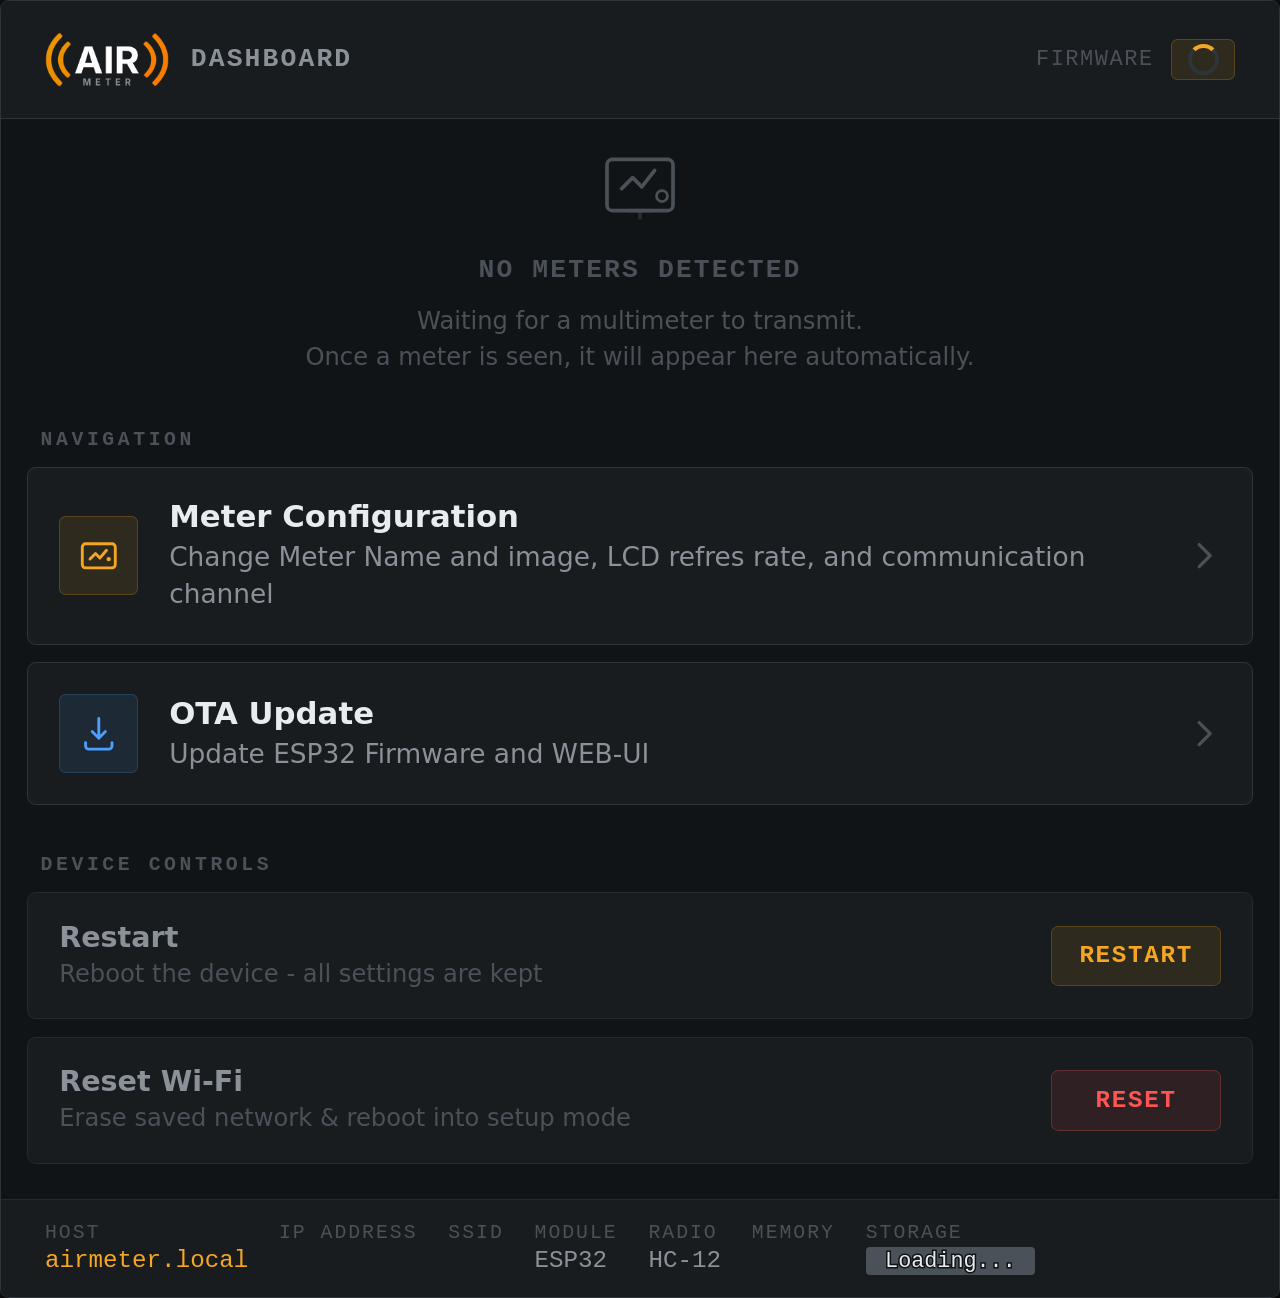
==== ESP32_C3_SuperMini/data/index.html @ df9e45fa "Meters in Power Conservation mode will not disappear from dashboard" ====
<!--
  Copyright (c) 2026 Alexander Fuchs
  Licensed under the MIT License.
-->
  
<!DOCTYPE html>
<html lang="en">

<head>
  <meta charset="UTF-8">
  <meta name="viewport" content="width=device-width, initial-scale=1.0">
  <title>AirMeter · Dashboard</title>
  <link rel="stylesheet" href="airmeter.css">
  <style>
    .card-header { justify-content: space-between; }


    /* ── NAV CARDS ── */
    .nav-section { padding: 0 1.2em; }

    .nav-card {
      display: flex;
      align-items: center;
      gap: 1.4em;
      padding: 1.4em;
      background: var(--panel-2);
      border: 1px solid var(--border-bright);
      border-radius: 0.4em;
      text-decoration: none;
      color: inherit;
      margin-bottom: 0.8em;
      transition: border-color 0.15s, background 0.15s;
      cursor: pointer;
      width: 100%;
      text-align: left;
    }

    .nav-card.meter:hover  { border-color: var(--accent); }
    .nav-card.update:hover { border-color: var(--blue); }
    .nav-card:active       { transform: scale(0.995); }

    .nav-icon {
      width: 3.6em;
      height: 3.6em;
      border-radius: 0.3em;
      display: flex;
      align-items: center;
      justify-content: center;
      flex-shrink: 0;
    }

    .nav-icon svg { width: 1.8em; height: 1.8em; }

    .nav-icon-accent { background: var(--accent-dim); border: 1px solid var(--accent-glow); color: var(--accent); }
    .nav-icon-blue   { background: var(--blue-dim);   border: 1px solid rgba(77,159,255,0.2); color: var(--blue); }

    .nav-text  { flex: 1; min-width: 0; }
    .nav-title { font-size: 1.4em; font-weight: 600; color: var(--text); margin-bottom: 0.15em; }
    .nav-desc  { font-size: 1.2em; color: var(--text-2); line-height: 1.4; }

    .nav-arrow {
      color: var(--text-3);
      transition: transform 0.15s, color 0.15s;
      flex-shrink: 0;
      width: 1.6em;
      height: 1.6em;
    }

    .nav-card.meter:hover .nav-arrow  { transform: translateX(0.2em); color: var(--accent); }
    .nav-card.update:hover .nav-arrow { transform: translateX(0.2em); color: var(--blue); }

    /* ── DEVICE CONTROLS ── */
    .controls-section { padding: 0 1.2em 0.8em; }

    .control-row {
      display: flex;
      align-items: center;
      justify-content: space-between;
      padding: 1.2em 1.4em;
      background: var(--panel-2);
      border: 1px solid var(--border);
      border-radius: 0.4em;
      gap: 1.2em;
      margin-bottom: 0.8em;
    }

    .control-row button {
      width: 7em;
    }

    .control-info  { flex: 1; min-width: 0; }
    .control-title { font-size: 1.3em; font-weight: 600; color: var(--text-2); margin-bottom: 0.15em; }
    .control-desc  { font-size: 1.1em; color: var(--text-3); line-height: 1.4; }


    /* ── RESET STEPS ── */
    .reset-steps { display: flex; flex-direction: column; }

    /* ── SIGNAL BARS (footer) ── */
    .signal-bars { display: inline-flex; align-items: flex-end; gap: 0.2em; vertical-align: -0.1em; }
    .signal-bars span { display: block; width: 0.35em; background: var(--text-3); border-radius: 0.1em; transition: background 0.2s; }
    .signal-bars span.lit       { background: var(--text); }
    .signal-bars span:nth-child(1) { height: 0.25em; }
    .signal-bars span:nth-child(2) { height: 0.5em; }
    .signal-bars span:nth-child(3) { height: 0.75em; }
    .signal-bars span:nth-child(4) { height: 1em; }

    /* ── STORAGE BAR (inline in footer) ── */
    .storage-wrapper { display: inline-flex; align-items: center; }

    .storage-text {
      position: relative;
      z-index: 2;
      font-size: 0.9em;
      font-weight: 400;
      color: var(--text);
      pointer-events: none;
      white-space: nowrap;
      -webkit-text-stroke: 3px var(--panel);
      paint-order: stroke fill;
    }

    .storage-bar-track {
      position: relative;
      display: flex;
      align-items: center;
      justify-content: center;
      width: 7em;
      height: 1.15em;
      background-color: var(--text-3);
      border-radius: 4px;
      overflow: hidden;
    }

    .storage-progress-fill {
      position: absolute;
      top: 0; left: 0;
      height: 100%;
      background-color: var(--accent);
      width: 0%;
      transition: width 0.3s ease-in-out;
      z-index: 1;
    }

    /* ── METER CARDS (active meters on dashboard) ── */
    .meter-card {
      display: flex;
      align-items: center;
      gap: 1.8em;
      padding: 1.4em;
      background: var(--panel-2);
      border: 1px solid var(--border-bright);
      border-radius: 0.4em;
      text-decoration: none;
      color: inherit;
      margin-bottom: 0.8em;
      transition: border-color 0.15s, background 0.15s;
      cursor: pointer;
      width: 100%;
      text-align: left;
    }

    .meter-card:hover            { border-color: var(--accent); }
    .meter-card:hover .nav-arrow { transform: translateX(0.2em); color: var(--accent); }
    .meter-card:active           { transform: scale(0.995); }

    .meter-card .meter-thumb          { width: 3.6em; height: 3.6em; }
    .meter-card .meter-thumb-fallback { font-size: 3em; }

    .channel-badge {
      font-family: var(--mono);
      font-size: 0.85em;
      font-weight: 600;
      letter-spacing: 0.08em;
      text-transform: uppercase;
      color: var(--text-3);
      background: rgba(74,81,88,0.35);
      border: 1px solid var(--border);
      border-radius: 0.2em;
      padding: 0.15em 0.5em;
      flex-shrink: 0;
    }
  </style>
</head>

<body>

  <main class="card">

    <!-- ── HEADER ── -->
    <div class="card-header">
      <div class="header-badge">
        <img src="airmeter.webp" alt="AirMeter Logo" class="header-logo">
        <span class="header-title">Dashboard</span>
      </div>
      <div class="header-right">
        <span class="header-tag">FIRMWARE</span>
        <span class="version-pill"><span id="firmware_version"><span class="spinner-inline warning"
              style="margin:0"></span></span></span>
      </div>
    </div>

    <!-- ── ACTIVE METERS ── -->
    <div class="section-label" id="meters-label" style="display:none">Active Meters</div>
    <div class="nav-section" id="meters-container"></div>

    <!-- ── EMPTY STATE ── -->
    <div id="meters-empty" class="empty-state">
      <svg viewBox="0 0 48 48" fill="none">
        <rect x="6" y="10" width="36" height="28" rx="3" stroke="currentColor" stroke-width="2"/>
        <path d="M14 26l6-6 5 5 7-9" stroke="currentColor" stroke-width="2" stroke-linecap="round" stroke-linejoin="round"/>
        <circle cx="36" cy="30" r="3" stroke="currentColor" stroke-width="1.5"/>
        <path d="M18 38h12" stroke="currentColor" stroke-width="2" stroke-linecap="round" opacity="0.4"/>
        <path d="M24 38v4" stroke="currentColor" stroke-width="2" stroke-linecap="round" opacity="0.4"/>
      </svg>
      <div class="empty-title">No meters detected</div>
      <div class="empty-desc">Waiting for a multimeter to transmit.<br />Once a meter is seen, it will appear here automatically.</div>
    </div>

    <!-- ── NAVIGATION ── -->
    <div class="section-label">Navigation</div>
    <div class="nav-section">

      <a href="/meterConfig" class="nav-card meter">
        <div class="nav-icon nav-icon-accent">
          <svg viewBox="0 0 18 18" fill="none">
            <rect x="1.5" y="3.5" width="15" height="11" rx="1.5" stroke="currentColor" stroke-width="1.3" />
            <path d="M5 10.5L7.5 8L9.5 10L12.5 6.5" stroke="currentColor" stroke-width="1.3" stroke-linecap="round"
              stroke-linejoin="round" />
            <circle cx="13.5" cy="10.5" r="1" fill="currentColor" />
          </svg>
        </div>
        <div class="nav-text">
          <div class="nav-title">Meter Configuration</div>
          <div class="nav-desc">Change Meter Name and image, LCD refres rate, and communication channel</div>
        </div>
        <svg class="nav-arrow" viewBox="0 0 16 16" fill="none">
          <path d="M6 3l5 5-5 5" stroke="currentColor" stroke-width="1.5" stroke-linecap="round"
            stroke-linejoin="round" />
        </svg>
      </a>

      <a href="/files" class="nav-card update">
        <div class="nav-icon nav-icon-blue">
          <svg viewBox="0 0 18 18" fill="none">
            <path d="M9 2v9M6 8l3 3 3-3" stroke="currentColor" stroke-width="1.3" stroke-linecap="round"
              stroke-linejoin="round" />
            <path d="M3 13v1.5A1.5 1.5 0 004.5 16h9A1.5 1.5 0 0015 14.5V13" stroke="currentColor" stroke-width="1.3"
              stroke-linecap="round" />
          </svg>
        </div>
        <div class="nav-text">
          <div class="nav-title">OTA Update</div>
          <div class="nav-desc">Update ESP32 Firmware and WEB-UI</div>
        </div>
        <svg class="nav-arrow" viewBox="0 0 16 16" fill="none">
          <path d="M6 3l5 5-5 5" stroke="currentColor" stroke-width="1.5" stroke-linecap="round"
            stroke-linejoin="round" />
        </svg>
      </a>

    </div>

    <!-- ── CONTROLS ── -->
    <div class="section-label">Device Controls</div>

    <div class="controls-section">

      <div class="control-row">
        <div class="control-info">
          <div class="control-title">Restart</div>
          <div class="control-desc">Reboot the device - all settings are kept</div>
        </div>
        <button class="btn btn-md btn-outline-warning" onclick="openRestartModal()">Restart</button>
      </div>

      <div class="control-row">
        <div class="control-info">
          <div class="control-title">Reset Wi-Fi</div>
          <div class="control-desc">Erase saved network &amp; reboot into setup mode</div>
        </div>
        <button class="btn btn-md btn-outline-danger" onclick="openResetModal()">Reset</button>
      </div>

    </div>

    <!-- ── FOOTER ── -->
    <div class="card-footer">
      <div class="footer-kv">
        <div class="footer-item">
          <span class="footer-key">Host</span>
          <span class="footer-val"><a href="http://airmeter.local/">airmeter.local</a></span>
        </div>
        <div class="footer-item">
          <span class="footer-key">IP Address</span>
          <span class="footer-val"><a id="ip_address" href=""></a></span>
        </div>
        <div class="footer-item">
          <span class="footer-key">SSID</span>
          <span class="footer-val"><span id="ssid"></span> <span id="wifi-bars" class="signal-bars"></span></span>
        </div>
        <div class="footer-item">
          <span class="footer-key">Module</span>
          <span class="footer-val">ESP32</span>
        </div>
        <div class="footer-item">
          <span class="footer-key">Radio</span>
          <span class="footer-val">HC-12</span>
        </div>
        <div class="footer-item">
          <span class="footer-key">Memory</span>
          <span class="footer-val"><span id="free_memory"></span></span>
        </div>

        <div class="footer-item">
          <span class="footer-key">Storage</span>
          <span class="footer-val storage-wrapper" title="Loading layout...">
            <span class="storage-bar-track">
              <span id="storage-progress" class="storage-progress-fill"></span>
              <span id="storage_text" class="storage-text">Loading...</span>
            </span>
          </span>
        </div>

      </div>
    </div>

  </main>

  <!-- ── RESET MODAL ── -->
  <div class="modal-overlay" id="modal-overlay">
    <div class="modal" id="modal-box">

      <!-- STEP 1: Confirm -->
      <div id="step-confirm">
        <div class="modal-header">
          <div class="modal-icon danger">
            <svg viewBox="0 0 14 14" fill="none">
              <path d="M7 2v5M7 10v.5" stroke="currentColor" stroke-width="1.5" stroke-linecap="round" />
              <circle cx="7" cy="7" r="6" stroke="currentColor" stroke-width="1.2" />
            </svg>
          </div>
          <span class="modal-title danger">Confirm Wi-Fi Reset</span>
        </div>
        <div class="modal-body">
          <p>This will <strong>erase the saved network credentials</strong> and reboot the device into setup mode. You will need to configure a new network connection.</p>
          <div class="modal-actions">
            <button class="btn-cancel" onclick="closeResetModal()">Cancel</button>
            <button class="btn-confirm danger" onclick="executeReset()">Reset</button>
          </div>
        </div>
      </div>

      <!-- STEP 2: Progress + Instructions -->
      <div id="step-resetting" class="hidden">
        <div class="modal-header">
          <div class="modal-icon danger">
            <span class="spinner-inline" style="margin:0"></span>
          </div>
          <span class="modal-title danger">Wiping Credentials...</span>
        </div>
        <div class="modal-body">
          <p>Device is rebooting. Follow these steps to reconnect:</p>
          <div class="reset-steps">
            <div class="step-row">
              <div class="step-num">1</div>
              <div class="step-text">Open Wi-Fi settings on your phone or computer.</div>
            </div>
            <div class="step-row">
              <div class="step-num">2</div>
              <div class="step-text">Connect to hotspot: <strong>AirMeter-Setup</strong></div>
            </div>
            <div class="step-row">
              <div class="step-num">3</div>
              <div class="step-text">Visit <a href="http://airmeter.local">airmeter.local</a> to run setup again.</div>
            </div>
          </div>
        </div>
      </div>

    </div>
  </div>

  <!-- ── RESTART MODAL ── -->
  <div class="modal-overlay" id="restart-modal-overlay">
    <div class="modal" id="restart-modal-box">

      <!-- STEP 1: Confirm -->
      <div id="restart-step-confirm">
        <div class="modal-header">
          <div class="modal-icon warning">
            <svg viewBox="0 0 14 14" fill="none">
              <path d="M11 7A4 4 0 1 1 7 3M7 1v3l2-1.5L7 1" stroke="currentColor" stroke-width="1.2" stroke-linecap="round" stroke-linejoin="round"/>
            </svg>
          </div>
          <span class="modal-title warning">Restart Device</span>
        </div>
        <div class="modal-body">
          <p>The device will restart. Your network credentials and settings are <strong>kept intact</strong>.</p>
          <div class="modal-actions">
            <button class="btn-cancel" onclick="closeRestartModal()">Cancel</button>
            <button class="btn-confirm warning" onclick="executeRestart()">Restart</button>
          </div>
        </div>
      </div>

      <!-- STEP 2: Restarting -->
      <div id="restart-step-restarting" class="hidden">
        <div class="modal-header">
          <div class="modal-icon warning">
            <span class="spinner-inline" style="margin:0"></span>
          </div>
          <span class="modal-title warning">Restarting...</span>
        </div>
        <div class="modal-body">
          <p>The device is restarting. Please wait...</p>
        </div>
      </div>

    </div>
  </div>

  <script>
    /* ── APP LOGIC ────────────────────────────────────────────────────── */
    const $ = id => document.getElementById(id);
    const HIDE_METERS_AFTER_SECONDS = 30;

    function openResetModal() {
      $('modal-overlay').classList.add('visible');
    }

    function closeResetModal() {
      $('modal-overlay').classList.remove('visible');
      setTimeout(() => {
        $('step-confirm').classList.remove('hidden');
        $('step-resetting').classList.add('hidden');
      }, 200);
    }

    function executeReset() {
      $('step-confirm').classList.add('hidden');
      $('step-resetting').classList.remove('hidden');
      fetch('/api/factory-reset', { method: 'POST' })
        .then(res => res.json())
        .catch(() => console.log('Device connection severed. System rebooting.'));
    }

    function openRestartModal() {
      document.getElementById('restart-step-confirm').classList.remove('hidden');
      document.getElementById('restart-step-restarting').classList.add('hidden');
      document.getElementById('restart-modal-overlay').classList.add('visible');
    }

    function closeRestartModal() {
      document.getElementById('restart-modal-overlay').classList.remove('visible');
    }

    async function executeRestart() {
      document.getElementById('restart-step-confirm').classList.add('hidden');
      document.getElementById('restart-step-restarting').classList.remove('hidden');

      try {
        await fetch('/api/restart', { method: 'POST' });
      } catch (_) {
        // Expected — device drops connection during restart
      }

      setTimeout(() => closeRestartModal(), 6000);
    }

    function getSignalBars(rssi) {
      if (rssi >= -55) return 4;
      if (rssi >= -67) return 3;
      if (rssi >= -78) return 2;
      return 1;
    }

    // Meter configs from settings (name and image)
    let meterConfigs = {};

    function dotClass(seen) {
      if (seen < 0)   return 'red';
      if (seen <= 5)  return 'green';
      if (seen <= 10) return 'yellow';
      return 'red';
    }

    function formatLastSeen(seconds) {
      if (seconds < 0) return 'Waiting...';
      if (seconds < 60) return `Last seen ${seconds}s ago`;
      
      const minutes = Math.floor(seconds / 60);
      if (minutes < 60) return `Last seen ${minutes}m ago`;
      
      const hours = Math.floor(minutes / 60);
      if (hours < 24) return `Last seen ${hours}h ago`;
      
      const days = Math.floor(hours / 24);
      return `Last seen ${days}d ago`;
    }

    function buildMeterCard(channel, seen, cfg) {
      const name  = cfg?.name  || 'UNKNOWN';
      const image = cfg?.image || null;
      const dot   = dotClass(seen);

      const imgHtml = image
        ? `<img src="${image}" alt="${name}" onload="this.classList.add('loaded')" onerror="this.style.display='none';this.nextElementSibling.style.display='flex'">`
        : '';
      const fallbackStyle = image ? 'display:none' : '';
      const initials = name.replace(/[^A-Z0-9]/gi, '').slice(0, 2).toUpperCase() || '??';

      return `
        <a href="/meter?channel=${channel}" class="meter-card">
          <div class="meter-thumb">
            ${imgHtml}
            <span class="meter-thumb-fallback" style="${fallbackStyle}">${initials}</span>
          </div>
          <div class="nav-text">
            <div class="nav-title">${name}</div>
            <div class="nav-desc" style="display:flex;align-items:center;gap:0.6em">
              <span class="status-dot ${dot}" style="width:0.65em;height:0.65em;flex-shrink:0"></span>
              <span>${formatLastSeen(seen)}</span>
            </div>
          </div>
          <span class="channel-badge">CH ${channel}</span>
          <svg class="nav-arrow" viewBox="0 0 16 16" fill="none">
            <path d="M6 3l5 5-5 5" stroke="currentColor" stroke-width="1.5" stroke-linecap="round" stroke-linejoin="round" />
          </svg>
        </a>`;
    }

    function updateMeterCards(meters) {
      const container = $('meters-container');
      const label     = $('meters-label');
      const empty     = $('meters-empty');

      // 1. Filter out inactive meters before doing anything else
      const activeMeters = (meters || []).filter(m => m.seen <= HIDE_METERS_AFTER_SECONDS || m.powerSave === 1);

      if (!activeMeters || activeMeters.length === 0) {
        label.style.display   = 'none';
        empty.style.display   = '';
        container.innerHTML   = '';
        return;
      }

      label.style.display = '';
      empty.style.display = 'none';

      // Build a set of current channels
      const incoming = new Set(activeMeters.map(m => m.channel));

      // Remove cards for channels no longer in the list
      container.querySelectorAll('[data-channel]').forEach(el => {
        if (!incoming.has(parseInt(el.dataset.channel))) el.remove();
      });

      // Update or insert each meter card
      activeMeters.forEach(({ channel, seen }) => {
        const cfg      = meterConfigs[channel] || {};
        const html     = buildMeterCard(channel, seen, cfg);
        const existing = container.querySelector(`[data-channel="${channel}"]`);

        if (existing) {
          // Patch just the dot and seen text without full re-render
          const dotEl = existing.querySelector('.status-dot');
          const seenEl = existing.querySelector('.nav-desc span:last-child');
          if (dotEl) {
            dotEl.className = `status-dot ${dotClass(seen)}`;
            dotEl.style.cssText = 'width:0.65em;height:0.65em;flex-shrink:0';
          }
          if (seenEl) {
            seenEl.textContent = formatLastSeen(seen);
          }
        } else {
          const wrapper = document.createElement('div');
          wrapper.dataset.channel = channel;
          wrapper.innerHTML = html;
          container.appendChild(wrapper);
        }
      });
    }

    function loadMeterConfigs() {
      return fetch('/api/settings')
        .then(r => r.json())
        .then(data => {
          meterConfigs = data.meters || {};
        })
        .catch(() => {});
    }

    function getSystemData() {
      fetch('/api/system', { method: 'GET' })
        .then(res => res.json())
        .then(data => {
          // Firmware version
          if ($('firmware_version').innerText !== `v${data.firmware}`) {
            $('firmware_version').innerText = `v${data.firmware}`;
          }
          // IP address
          if ($('ip_address').innerText !== data.ipAddress) {
            $('ip_address').innerText = data.ipAddress;
            $('ip_address').href = `http://${data.ipAddress}/`;
          }
          // SSID
          if ($('ssid').innerText !== data.ssid) {
            $('ssid').innerText = data.ssid;
          }

          // WiFi Signal Bars
          const bars = getSignalBars(data.rssi);
          const wifiContainer = $('wifi-bars');
          const currentLitCount = wifiContainer.querySelectorAll('.lit').length;
          if (currentLitCount !== bars || wifiContainer.children.length === 0) {
            wifiContainer.innerHTML = [1, 2, 3, 4]
              .map(n => `<span class="${n <= bars ? 'lit' : ''}"></span>`)
              .join('');
          }

          // Active meter cards
          updateMeterCards(data.meters || []);

          // Memory
          if (data.memory) {
            $('free_memory').innerText = `${Math.floor(parseInt(data.memory) / 1024)} KB`;
          } else {
            $('free_memory').innerText = 'Unavailable';
          }

          // Storage
          if (data.littlefs_total && data.littlefs_total > 0) {
            const total      = data.littlefs_total;
            const free       = data.littlefs_free;
            const used       = total - free;
            const usedPercent = ((used / total) * 100).toFixed(1);
            const formatBytes = b => b >= 1048576 ? (b/1048576).toFixed(1)+' MB'
                                   : b >= 1024    ? (b/1024).toFixed(0)+' KB'
                                   : b + ' B';
            $('storage_text').textContent           = `${formatBytes(free)} free`;
            $('storage-progress').style.width       = `${usedPercent}%`;
            document.querySelector('.storage-wrapper')
              .setAttribute('title', `${formatBytes(used)} / ${formatBytes(total)} (${usedPercent}% used)`);
          } else {
            $('storage_text').textContent     = 'Offline';
            $('storage-progress').style.width = '0%';
            document.querySelector('.storage-wrapper').setAttribute('title', 'LittleFS Unmounted');
          }
        })
        .catch(err => console.log('Could not read system data.', err))
        .finally(() => setTimeout(getSystemData, 1000));
    }

    // Load meter configs once, then start polling system data
    loadMeterConfigs().then(() => getSystemData());
  </script>

</body>

</html>
---- ESP32_C3_SuperMini/data/airmeter.css ----
/* ═══════════════════════════════════════════════════════════
   airmeter.css — AirMeter shared styles
   Linked by: index.html, files.html, meterConfig.html, setup.html
   ═══════════════════════════════════════════════════════════ */

/* ── CSS VARIABLES ── */
:root {
  --bg:          #0a0c0e;
  --panel:       #111416;
  --panel-2:     #181c1f;
  --border:      #252a2e;
  --border-bright:#2e3538;
  --accent:      #f5a623;
  --accent-dim:  rgba(245, 166, 35, 0.10);
  --accent-glow: rgba(245, 166, 35, 0.22);
  --green:       #3ddc84;
  --green-dim:   rgba(61, 220, 132, 0.10);
  --yellow:      #f1c40f;
  --red:         #ff5555;
  --red-dim:     rgba(255, 85, 85, 0.10);
  --blue:        #4d9fff;
  --blue-dim:    rgba(77, 159, 255, 0.10);
  --text:        #e8ecef;
  --text-2:      #8a9199;
  --text-3:      #4a5158;
  --mono: ui-monospace, SFMono-Regular, 'SF Pro Mono', Menlo, Monaco,
          Consolas, 'Liberation Mono', 'Courier New', monospace;
  --sans: system-ui, -apple-system, BlinkMacSystemFont, 'Segoe UI',
          Roboto, Helvetica, Arial, sans-serif;
}

/* ── RESET ── */
*, *::before, *::after {
  box-sizing: border-box;
  margin: 0;
  padding: 0;
}

/* ── BASE ── */
html {
  font-size: clamp(7px, 1.8vw, 22px);
}

body {
  font-family: var(--sans);
  background: var(--bg);
  color: var(--text);
  margin: 0;
  padding: 0;
  min-height: 100dvh;
  background-image:
    linear-gradient(rgba(245, 166, 35, 0.02) 1px, transparent 1px),
    linear-gradient(90deg, rgba(245, 166, 35, 0.02) 1px, transparent 1px);
  background-size: 3.2em 3.2em;
}

/* ── CARD ── */
.card {
  width: 100%;
  background: var(--panel);
  border: 1px solid var(--border-bright);
  border-radius: 0.4em;
  overflow: hidden;
}

.card-header {
  background: var(--panel-2);
  border-bottom: 1px solid var(--border-bright);
  padding: 1.4em 2em;
  display: flex;
  align-items: center;
}

.card-footer {
  background: var(--panel-2);
  border-top: 1px solid var(--border);
  padding: 1em 2em;
}

.card-footer a,
.card-footer a:visited,
.card-footer a:active {
  color: var(--accent);
  text-decoration: none;
}

.card-footer a:hover {
  text-decoration: underline;
}

/* ── FOOTER KEY-VALUE GRID ── */
.footer-kv {
  display: flex;
  flex-wrap: wrap;
  gap: 1em 1.4em;
}

.footer-item {
  display: flex;
  flex-direction: column;
  gap: 0.15em;
}

.footer-key {
  font-family: var(--mono);
  font-size: 0.9em;
  letter-spacing: 0.1em;
  text-transform: uppercase;
  color: var(--text-3);
}

.footer-val {
  font-family: var(--mono);
  font-size: 1.1em;
  color: var(--text-2);
}

/* ── SECTION LABEL ── */
.section-label {
  font-family: var(--mono);
  font-size: 0.9em;
  font-weight: 600;
  letter-spacing: 0.18em;
  text-transform: uppercase;
  color: var(--text-3);
  padding: 1.6em 2em 0.8em;
}

/* ── HEADER BADGE (header left side) ── */
.header-badge {
  display: flex;
  align-items: center;
  gap: 1em;
}

.header-title {
  font-family: var(--mono);
  font-size: 1.2em;
  font-weight: 600;
  color: var(--text-2);
  letter-spacing: 0.08em;
  text-transform: uppercase;
}

/* ── HEADER RIGHT GROUP ── */
.header-right {
  display: flex;
  align-items: center;
  gap: 0.8em;
}

.header-tag {
  font-family: var(--mono);
  font-size: 1em;
  letter-spacing: 0.07em;
  color: var(--text-3);
}

.version-pill {
  font-family: var(--mono);
  font-size: 1em;
  font-weight: 600;
  color: var(--accent);
  background: var(--accent-dim);
  border: 1px solid var(--accent-glow);
  border-radius: 0.3em;
  padding: 0.2em 0.7em;
  letter-spacing: 0.06em;
}

/* ── HOME BUTTON ── */
.home-btn {
  margin-left: auto;
  width: 2.8em;
  height: 2.8em;
  border-radius: 0.3em;
  background: none;
  border: 1px solid var(--border-bright);
  display: flex;
  align-items: center;
  justify-content: center;
  cursor: pointer;
  color: var(--text-3);
  text-decoration: none;
  transition: color 0.15s, border-color 0.15s, background 0.15s;
  flex-shrink: 0;
}

.home-btn:hover {
  color: var(--text);
  border-color: var(--text-2);
  background: var(--panel);
}

.home-btn svg {
  width: 1.4em;
  height: 1.4em;
}

/* ── STATUS DOT ── */
.status-dot {
  width: 0.8em;
  height: 0.8em;
  border-radius: 50%;
  background: var(--dot-color);
  box-shadow:
    0 0 4px var(--dot-color),
    0 0 12px var(--dot-color),
    0 0 20px var(--dot-color);
  animation: pulse-dot 2.5s ease-in-out infinite;
  flex-shrink: 0;
  transition: background 0.3s ease, box-shadow 0.3s ease;
}

.status-dot.green  { --dot-color: var(--green); }
.status-dot.yellow { --dot-color: var(--yellow); }
.status-dot.red    { --dot-color: var(--red); }

@keyframes pulse-dot {
  0%, 100% {
    transform: scale(1);
    box-shadow:
      0 0 4px var(--dot-color),
      0 0 12px var(--dot-color),
      0 0 24px var(--dot-color);
  }
  50% {
    transform: scale(0.92);
    box-shadow:
      0 0 2px var(--dot-color),
      0 0 6px var(--dot-color),
      0 0 10px var(--dot-color);
  }
}

/* ── EMPTY STATE ── */
.empty-state {
  display: flex;
  flex-direction: column;
  align-items: center;
  justify-content: center;
  padding: 1em 2em;
  text-align: center;
  gap: 0.8em;
}

.empty-state svg {
  width: 4em;
  height: 4em;
  color: var(--text-3);
  margin-bottom: 0.4em;
}

.empty-title {
  font-family: var(--mono);
  font-size: 1.2em;
  font-weight: 600;
  letter-spacing: 0.08em;
  text-transform: uppercase;
  color: var(--text-3);
}

.empty-desc {
  font-size: 1.1em;
  color: var(--text-3);
  line-height: 1.5;
  max-width: 28em;
}

/* ── METER THUMBNAIL ── */
.meter-thumb {
  display: flex;
  align-items: center;
  justify-content: center;
  flex-shrink: 0;
  position: relative;
}

.meter-thumb img {
  height: 5em;
  padding-left: 0.5em;
  object-fit: contain;
  opacity: 0;
  transition: opacity 0.3s ease;
}

.meter-thumb img.loaded {
  opacity: 1;
}

.meter-thumb-fallback {
  font-family: var(--mono);
  font-weight: 700;
  color: var(--accent);
  letter-spacing: -0.02em;
}

/* ── INLINE SPINNER ── */
.spinner-inline {
  display: inline-block;
  width: 1.4em;
  height: 1.4em;
  border: 0.2em solid var(--border-bright);
  border-radius: 50%;
  animation: spin 0.7s linear infinite;
  vertical-align: middle;
  margin-right: 0.6em;
}

.spinner-inline.danger  { border-top-color: var(--red); }
.spinner-inline.warning { border-top-color: var(--accent); }

/* ── TOAST ── */
.toast {
  position: fixed;
  bottom: 2em;
  left: 50%;
  transform: translateX(-50%) translateY(4em);
  background: var(--panel-2);
  border: 1px solid var(--border-bright);
  border-radius: 0.4em;
  padding: 0.9em 1.6em;
  font-family: var(--mono);
  font-size: 1.1em;
  color: var(--text-2);
  box-shadow: 0 0.8em 2.4em rgba(0, 0, 0, 0.5);
  opacity: 0;
  transition: transform 0.25s ease, opacity 0.25s ease;
  pointer-events: none;
  z-index: 200;
  white-space: nowrap;
}

.toast.visible {
  opacity: 1;
  transform: translateX(-50%) translateY(0);
}

.toast.success { border-color: rgba(61, 220, 132, 0.35); color: var(--green); }
.toast.fail    { border-color: rgba(255, 85, 85, 0.35);  color: var(--red); }

/* ═══════════════════════════════════════════════════════════
   BUTTON SYSTEM
   ─────────────────────────────────────────────────────────
   Base:    .btn
   Sizes:   .btn-sm  .btn-md  .btn-block
   Fills:   .btn-accent  .btn-danger  .btn-success
   Ghost:   .btn-ghost
   Outline: .btn-outline-danger  .btn-outline-warning
   Special: .btn-back  .btn-scan
   Icon:    .btn-icon  (+ .danger  .blue  variants)
   Modal:   .btn-cancel  .btn-confirm  (+ .danger  .warning)
   ═══════════════════════════════════════════════════════════ */

/* ── Base ── */
.btn {
  font-family: var(--mono);
  font-weight: 600;
  letter-spacing: 0.07em;
  text-transform: uppercase;
  border: none;
  border-radius: 0.3em;
  cursor: pointer;
  display: inline-flex;
  align-items: center;
  justify-content: center;
  gap: 0.5em;
  white-space: nowrap;
  text-decoration: none;
  transition: opacity 0.15s, box-shadow 0.15s, background 0.15s,
              border-color 0.15s, color 0.15s;
}

.btn:active:not(:disabled) { transform: scale(0.99); }
.btn:disabled              { opacity: 0.4; cursor: not-allowed; }

/* ── Sizes ── */
.btn-sm { font-size: 1em;   padding: 0.5em 1em; }
.btn-md { font-size: 1.1em; padding: 0.65em 1.6em; }

/* Full-width CTA (sans font, larger — used in setup wizard and upload) */
.btn-block {
  display: flex;
  width: 100%;
  padding: 1.3em;
  font-family: var(--sans);
  font-size: 1.4em;
  font-weight: 600;
  letter-spacing: 0.01em;
  text-transform: none;
  justify-content: center;
  text-align: center;
  text-decoration: none;
}

.btn-block svg { width: 1.4em; height: 1.4em; flex-shrink: 0; }

/* ── Color fills ── */
.btn-accent  { background: var(--accent); color: var(--bg); }
.btn-danger  { background: var(--red);   color: var(--bg); }
.btn-success { background: var(--green); color: var(--bg); }

.btn-accent:not(:disabled):hover  { opacity: 0.88; box-shadow: 0 0 2em var(--accent-glow); }
.btn-danger:not(:disabled):hover  { opacity: 0.88; }
.btn-success:not(:disabled):hover { opacity: 0.88; box-shadow: 0 0 2em rgba(61, 220, 132, 0.3); }

/* ── Ghost (panel bg + border, secondary actions) ── */
.btn-ghost {
  background: var(--panel-2);
  color: var(--text-2);
  border: 1px solid var(--border-bright);
}

.btn-ghost:not(:disabled):hover {
  background: var(--border);
  color: var(--text);
  border-color: var(--text-2);
}

/* ── Colored outlines (dim tinted bg, used in Device Controls) ── */
.btn-outline-danger  { color: var(--red);    background: var(--red-dim);    border: 1px solid rgba(255, 85, 85, 0.25);  }
.btn-outline-warning { color: var(--accent); background: var(--accent-dim); border: 1px solid var(--accent-glow);      }

.btn-outline-danger:not(:disabled):hover  { background: rgba(255, 85, 85, 0.18);  border-color: rgba(255, 85, 85, 0.45); }
.btn-outline-warning:not(:disabled):hover { background: var(--accent-glow);       border-color: var(--accent); }

/* ── Back / text-link button (navigation, no background) ── */
.btn-back {
  display: inline-flex;
  align-items: center;
  gap: 0.6em;
  font-family: var(--mono);
  font-size: 1.1em;
  font-weight: 500;
  letter-spacing: 0.08em;
  text-transform: uppercase;
  color: var(--text-2);
  background: none;
  border: none;
  cursor: pointer;
  padding: 0;
  transition: color 0.15s;
}

.btn-back:hover          { color: var(--accent); }
.btn-back svg            { width: 1.4em; height: 1.4em; transition: transform 0.15s; }
.btn-back:hover svg      { transform: translateX(-0.2em); }

/* ── Scan button (small accent outline, Wi-Fi network scan) ── */
.btn-scan {
  font-family: var(--mono);
  font-size: 1.1em;
  font-weight: 500;
  letter-spacing: 0.08em;
  text-transform: uppercase;
  color: var(--accent);
  background: var(--accent-dim);
  border: 1px solid rgba(245, 166, 35, 0.25);
  border-radius: 0.3em;
  padding: 0.5em 1em;
  cursor: pointer;
  white-space: nowrap;
  transition: background 0.15s, border-color 0.15s;
}

.btn-scan:not(:disabled):hover { background: rgba(245, 166, 35, 0.2); border-color: rgba(245, 166, 35, 0.45); }
.btn-scan:disabled             { color: var(--text-3); background: transparent; border-color: var(--border); cursor: not-allowed; }

/* ── ICON BUTTON (small square action buttons with color variants) ── */
.btn-icon {
  background: none;
  border: 1px solid var(--border);
  border-radius: 0.3em;
  color: var(--text-3);
  padding: 0.4em;
  cursor: pointer;
  display: inline-flex;
  align-items: center;
  justify-content: center;
  flex-shrink: 0;
  text-decoration: none;
  transition: color 0.15s, border-color 0.15s, background 0.15s;
}

.btn-icon svg { width: 1.25em; height: 1.25em; }

.btn-icon.danger:hover { color: var(--red);  border-color: rgba(255, 85, 85, 0.4);  background: var(--red-dim);  }
.btn-icon.blue:hover   { color: var(--blue); border-color: rgba(77, 159, 255, 0.4); background: var(--blue-dim); }

/* ── STEP ROW / BADGE / TEXT (shared between dashboard modal and setup wizard) ── */
.step-row {
  display: flex;
  gap: 1.2em;
  align-items: flex-start;
  padding: 0.8em 0;
  border-bottom: 1px solid var(--border);
}

.step-row:last-child { border-bottom: none; padding-bottom: 0; }

.step-num {
  font-family: var(--mono);
  font-size: 1em;
  font-weight: 600;
  color: var(--accent);
  background: var(--accent-dim);
  border: 1px solid rgba(245, 166, 35, 0.2);
  border-radius: 0.2em;
  width: 2em;
  height: 2em;
  display: flex;
  align-items: center;
  justify-content: center;
  flex-shrink: 0;
}

.step-text           { font-size: 1.3em; color: var(--text-2); line-height: 1.5; padding-top: 0.15em; }
.step-text strong    { color: var(--text); font-weight: 600; }
.step-text a         { color: var(--accent); text-decoration: none; font-family: var(--mono); font-size: 0.92em; }
.step-text a:hover   { text-decoration: underline; }

/* ── DIVIDER ── */
.divider {
  height: 1px;
  background: var(--border);
  margin: 0.6em 0;
}

/* ── UTILITY ── */
.hidden {
  display: none !important;
}

/* ── ANIMATIONS ── */
@keyframes spin {
  to { transform: rotate(360deg); }
}

/* ── HEADER LOGO ── */
.header-logo {
  height: 2.5em;
  width: auto;
  object-fit: contain;
  aspect-ratio: 180 / 80;
  animation: breathe 10s cubic-bezier(0.4, 0, 0.2, 1) infinite;
}

@keyframes breathe {
  0%, 100% { transform: scale(1); opacity: 1; }
  50%       { transform: scale(1.1); }
}

/* ── UNIFIED MODAL SYSTEM ── */

.modal-overlay {
  position: fixed;
  inset: 0;
  background: rgba(0, 0, 0, 0.7);
  backdrop-filter: blur(2px);
  display: flex;
  align-items: center;
  justify-content: center;
  padding: 2em;
  z-index: 300;
  opacity: 0;
  pointer-events: none;
  transition: opacity 0.18s ease;
}

.modal-overlay.visible {
  opacity: 1;
  pointer-events: all;
}

.modal {
  background: var(--panel);
  border: 1px solid var(--border-bright);
  border-radius: 0.4em;
  width: min(92vw, 34em);
  overflow: hidden;
  box-shadow: 0 2.4em 6.4em rgba(0, 0, 0, 0.7);
  display: flex;
  flex-direction: column;
  transform: scale(0.95) translateY(0.5em);
  transition: transform 0.18s ease;
}

.modal-overlay.visible .modal {
  transform: scale(1) translateY(0);
}

.modal-header {
  background: var(--panel-2);
  border-bottom: 1px solid var(--border-bright);
  padding: 1.4em 1.6em;
  display: flex;
  align-items: center;
  gap: 1em;
}

.modal-icon {
  width: 2.8em;
  height: 2.8em;
  border-radius: 0.3em;
  display: flex;
  align-items: center;
  justify-content: center;
  flex-shrink: 0;
  background: var(--panel-3, rgba(255,255,255,0.05));
  border: 1px solid var(--border-bright);
  color: var(--text);
}

.modal-icon.danger {
  background: var(--red-dim);
  border: 1px solid rgba(255, 85, 85, 0.25);
  color: var(--red);
}

.modal-icon.warning {
  background: var(--accent-dim);
  border: 1px solid var(--accent-glow);
  color: var(--accent);
}

.modal-icon svg {
  width: 1.4em;
  height: 1.4em;
}

.modal-title {
  font-family: var(--mono);
  font-size: 1.2em;
  font-weight: 600;
  letter-spacing: 0.08em;
  text-transform: uppercase;
  color: var(--text);
}

.modal-title.danger { color: var(--red); }
.modal-title.warning { color: var(--accent); }

.modal-body {
  padding: 1.8em 1.6em;
  font-size: 1.2em;
  color: var(--text-2);
  line-height: 1.6;
}

.modal-body p {
  margin-bottom: 1.6em;
  font-size: inherit;
  color: inherit;
}

.modal-body p:last-child {
  margin-bottom: 0;
}

.modal-filename {
  font-family: var(--mono);
  color: var(--text);
  background: var(--panel-2);
  border: 1px solid var(--border-bright);
  border-radius: 0.25em;
  padding: 0.15em 0.45em;
  font-size: 0.95em;
  word-break: break-all;
}

.modal-actions {
  display: flex;
  gap: 0.8em;
  margin-top: 1.6em;
}

.btn-cancel,
.btn-confirm {
  flex: 1;
  font-family: var(--mono);
  font-size: 1.1em;
  font-weight: 600;
  letter-spacing: 0.06em;
  text-transform: uppercase;
  padding: 0.9em 1.4em;
  border-radius: 0.3em;
  cursor: pointer;
  transition: all 0.15s ease;
  text-align: center;
}

.btn-cancel {
  color: var(--text-2);
  background: var(--panel-2);
  border: 1px solid var(--border-bright);
}

.btn-cancel:hover {
  color: var(--text);
  background: var(--border);
  border-color: var(--text-2);
}

.btn-confirm {
  border: none;
  color: #fff;
  background: var(--border-bright);
}

.btn-confirm.danger {
  color: var(--bg, #fff);
  background: var(--red);
}

.btn-confirm.warning {
  color: var(--bg, #fff);
  background: var(--accent);
}

.btn-confirm:hover {
  opacity: 0.88;
}
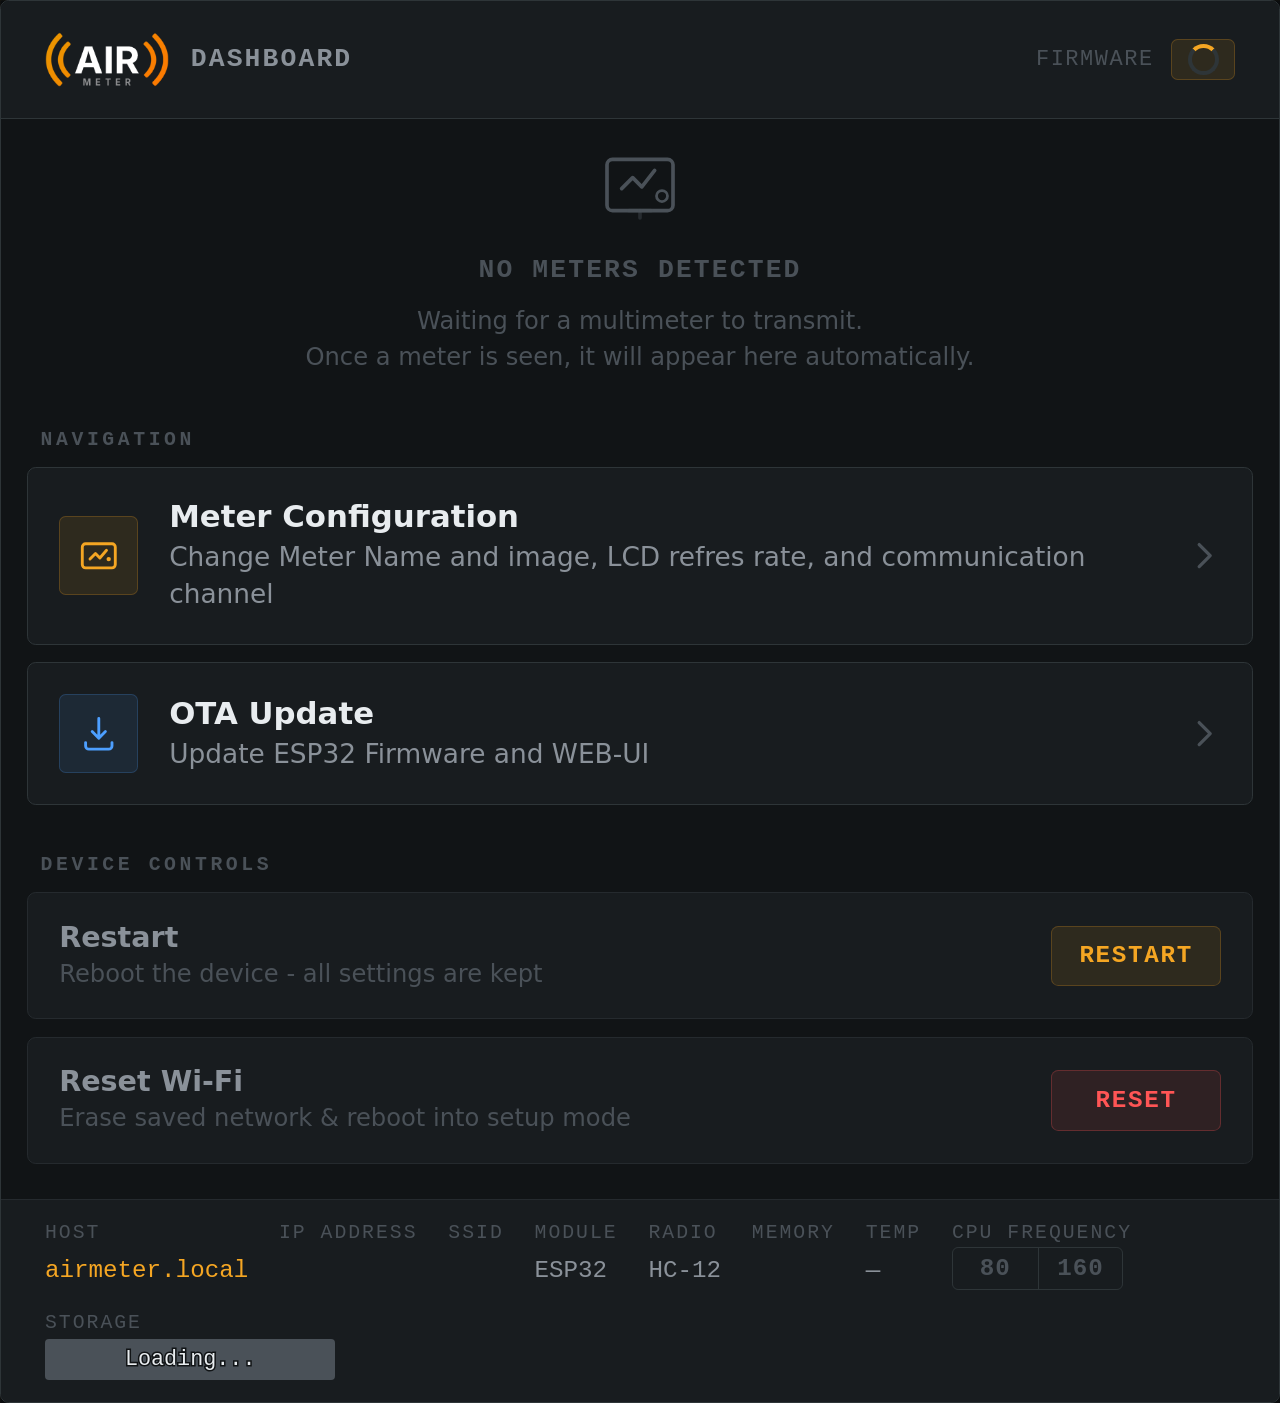
==== commit a84e7cb3: "Show ESP32 hardware details" ====
--- a/ESP32_C3_SuperMini/data/index.html
+++ b/ESP32_C3_SuperMini/data/index.html
@@ -10,6 +10,7 @@
   <meta charset="UTF-8">
   <meta name="viewport" content="width=device-width, initial-scale=1.0">
   <title>AirMeter · Dashboard</title>
+  <script src="airmeter.js"></script>
   <link rel="stylesheet" href="airmeter.css">
   <style>
     .card-header { justify-content: space-between; }
@@ -106,7 +107,7 @@
     .signal-bars span:nth-child(4) { height: 1em; }
 
     /* ── STORAGE BAR (inline in footer) ── */
-    .storage-wrapper { display: inline-flex; align-items: center; }
+    .storage-wrapper { display: inline-flex; align-items: center; padding-top: 0.05em }
 
     .storage-text {
       position: relative;
@@ -125,8 +126,8 @@
       display: flex;
       align-items: center;
       justify-content: center;
-      width: 7em;
-      height: 1.15em;
+      width: 12em;
+      height: 1.7em;
       background-color: var(--text-3);
       border-radius: 4px;
       overflow: hidden;
@@ -180,6 +181,54 @@
       padding: 0.15em 0.5em;
       flex-shrink: 0;
     }
+
+    /* ── FREQ TOGGLE ── */
+    .freq-toggle {
+      display: inline-flex;
+      align-items: center;
+      gap: 0;
+      border: 1px solid var(--border-bright);
+      border-radius: 0.25em;
+      overflow: hidden;
+    }
+
+    .freq-btn {
+      width: 3.5em;
+      font-family: var(--mono);
+      font-size: 1em;
+      font-weight: 600;
+      letter-spacing: 0.04em;
+      padding: 0.15em 0.55em;
+      background: none;
+      border: none;
+      cursor: pointer;
+      color: var(--text-3);
+      transition: color 0.15s, background 0.15s;
+      line-height: 1.4;
+    }
+
+    .freq-btn + .freq-btn {
+      border-left: 1px solid var(--border-bright);
+    }
+
+    .freq-btn.active {
+      color: var(--accent);
+      background: var(--accent-dim);
+    }
+
+    .freq-btn.pending {
+      color: var(--yellow);
+      cursor: wait;
+    }
+
+    .freq-btn:not(.active):not(.pending):hover {
+      color: var(--text-2);
+      background: rgba(255,255,255,0.04);
+    }
+
+    .footer-val.cpu-val {
+      padding-top: 0;
+    }
   </style>
 </head>
 
@@ -301,7 +350,7 @@
         </div>
         <div class="footer-item">
           <span class="footer-key">Module</span>
-          <span class="footer-val">ESP32</span>
+          <span class="footer-val"><span id="esp_model">ESP32</span></span>
         </div>
         <div class="footer-item">
           <span class="footer-key">Radio</span>
@@ -311,7 +360,19 @@
           <span class="footer-key">Memory</span>
           <span class="footer-val"><span id="free_memory"></span></span>
         </div>
-
+        <div class="footer-item">
+          <span class="footer-key">Temp</span>
+          <span class="footer-val"><span id="esp_temp">—</span></span>
+        </div>
+        <div class="footer-item">
+          <span class="footer-key">CPU Frequency</span>
+          <span class="footer-val cpu-val">
+            <span class="freq-toggle" id="freq-toggle">
+              <button class="freq-btn" id="freq-80"  onclick="setFreq(80)"  title="Switch to 80 MHz">80</button>
+              <button class="freq-btn" id="freq-160" onclick="setFreq(160)" title="Switch to 160 MHz">160</button>
+            </span>
+          </span>
+        </div>
         <div class="footer-item">
           <span class="footer-key">Storage</span>
           <span class="footer-val storage-wrapper" title="Loading layout...">
@@ -422,8 +483,66 @@
 
   <script>
     /* ── APP LOGIC ────────────────────────────────────────────────────── */
-    const $ = id => document.getElementById(id);
     const HIDE_METERS_AFTER_SECONDS = 30;
+
+    // ── Frequency toggle state ──────────────────────────────────────────
+    // confirmedFreq: what the ESP32 last told us (from api/system).
+    // pendingFreq:   what we requested but haven't yet seen confirmed.
+    // null = not yet known.
+    let confirmedFreq = null;
+    let pendingFreq   = null;
+
+    function updateFreqToggle(liveFreq) {
+      // If this matches our pending request, clear pending state.
+      if (pendingFreq !== null && liveFreq === pendingFreq) {
+        pendingFreq = null;
+      }
+      confirmedFreq = liveFreq;
+
+      const b80  = $('freq-80');
+      const b160 = $('freq-160');
+
+      // Clear all state classes first
+      b80.classList.remove('active', 'pending');
+      b160.classList.remove('active', 'pending');
+
+      if (pendingFreq !== null) {
+        // We sent a request and haven't seen it confirmed yet — show pending
+        // on the button we're waiting for, active on the current confirmed one.
+        const pendingBtn    = pendingFreq === 80  ? b80  : b160;
+        const confirmedBtn  = pendingFreq === 80  ? b160 : b80;
+        confirmedBtn.classList.add('active');
+        pendingBtn.classList.add('pending');
+      } else {
+        // Steady state — just highlight the confirmed freq.
+        const activeBtn = liveFreq === 80 ? b80 : b160;
+        activeBtn.classList.add('active');
+      }
+    }
+
+    async function setFreq(mhz) {
+      // Ignore clicks while a change is already in flight, or clicking
+      // the already-confirmed value with nothing pending.
+      if (pendingFreq !== null) return;
+      if (mhz === confirmedFreq) return;
+
+      pendingFreq = mhz;
+      updateFreqToggle(confirmedFreq); // immediately show pending state in UI
+
+      try {
+        await fetch('/api/system/freq', {
+          method: 'POST',
+          headers: { 'Content-Type': 'application/json' },
+          body: JSON.stringify({ freq: mhz })
+        });
+        // Don't update confirmedFreq here — wait for the next api/system poll
+        // to confirm the change actually took effect on the device.
+      } catch (_) {
+        // Network error or device unreachable — revert pending state.
+        pendingFreq = null;
+        updateFreqToggle(confirmedFreq);
+      }
+    }
 
     function openResetModal() {
       $('modal-overlay').classList.add('visible');
@@ -446,18 +565,18 @@
     }
 
     function openRestartModal() {
-      document.getElementById('restart-step-confirm').classList.remove('hidden');
-      document.getElementById('restart-step-restarting').classList.add('hidden');
-      document.getElementById('restart-modal-overlay').classList.add('visible');
+      $('restart-step-confirm').classList.remove('hidden');
+      $('restart-step-restarting').classList.add('hidden');
+      $('restart-modal-overlay').classList.add('visible');
     }
 
     function closeRestartModal() {
-      document.getElementById('restart-modal-overlay').classList.remove('visible');
+      $('restart-modal-overlay').classList.remove('visible');
     }
 
     async function executeRestart() {
-      document.getElementById('restart-step-confirm').classList.add('hidden');
-      document.getElementById('restart-step-restarting').classList.remove('hidden');
+      $('restart-step-confirm').classList.add('hidden');
+      $('restart-step-restarting').classList.remove('hidden');
 
       try {
         await fetch('/api/restart', { method: 'POST' });
@@ -466,13 +585,6 @@
       }
 
       setTimeout(() => closeRestartModal(), 6000);
-    }
-
-    function getSignalBars(rssi) {
-      if (rssi >= -55) return 4;
-      if (rssi >= -67) return 3;
-      if (rssi >= -78) return 2;
-      return 1;
     }
 
     // Meter configs from settings (name and image)
@@ -500,32 +612,36 @@
     }
 
     function buildMeterCard(channel, seen, cfg) {
-      const name  = cfg?.name  || 'UNKNOWN';
-      const image = cfg?.image || null;
-      const dot   = dotClass(seen);
+      const safeChannel = parseInt(channel, 10);
+      const name        = cfg?.name  || 'UNKNOWN';
+      const image       = cfg?.image || null;
+      const dot         = dotClass(seen);
+      const initials    = name.replace(/[^A-Z0-9]/gi, '').slice(0, 2).toUpperCase() || '??';
 
       const imgHtml = image
-        ? `<img src="${image}" alt="${name}" onload="this.classList.add('loaded')" onerror="this.style.display='none';this.nextElementSibling.style.display='flex'">`
+        ? `<img src="${escH(image)}" alt="${escH(name)}"
+                onload="this.classList.add('loaded')"
+                onerror="this.style.display='none';this.nextElementSibling.style.display='flex'">`
         : '';
       const fallbackStyle = image ? 'display:none' : '';
-      const initials = name.replace(/[^A-Z0-9]/gi, '').slice(0, 2).toUpperCase() || '??';
 
       return `
-        <a href="/meter?channel=${channel}" class="meter-card">
+        <a href="/meter?channel=${safeChannel}" class="meter-card">
           <div class="meter-thumb">
             ${imgHtml}
             <span class="meter-thumb-fallback" style="${fallbackStyle}">${initials}</span>
           </div>
           <div class="nav-text">
-            <div class="nav-title">${name}</div>
+            <div class="nav-title">${escH(name)}</div>
             <div class="nav-desc" style="display:flex;align-items:center;gap:0.6em">
               <span class="status-dot ${dot}" style="width:0.65em;height:0.65em;flex-shrink:0"></span>
               <span>${formatLastSeen(seen)}</span>
             </div>
           </div>
-          <span class="channel-badge">CH ${channel}</span>
+          <span class="channel-badge">CH ${safeChannel}</span>
           <svg class="nav-arrow" viewBox="0 0 16 16" fill="none">
-            <path d="M6 3l5 5-5 5" stroke="currentColor" stroke-width="1.5" stroke-linecap="round" stroke-linejoin="round" />
+            <path d="M6 3l5 5-5 5" stroke="currentColor" stroke-width="1.5"
+                  stroke-linecap="round" stroke-linejoin="round" />
           </svg>
         </a>`;
     }
@@ -595,6 +711,8 @@
       fetch('/api/system', { method: 'GET' })
         .then(res => res.json())
         .then(data => {
+          const esp = data.esp || {};
+
           // Firmware version
           if ($('firmware_version').innerText !== `v${data.firmware}`) {
             $('firmware_version').innerText = `v${data.firmware}`;
@@ -622,11 +740,34 @@
           // Active meter cards
           updateMeterCards(data.meters || []);
 
-          // Memory
-          if (data.memory) {
-            $('free_memory').innerText = `${Math.floor(parseInt(data.memory) / 1024)} KB`;
+          // Module name — dynamic from esp.model, tooltip shows chip details
+          if (esp.model) {
+            const modelEl = $('esp_model');
+            modelEl.textContent = esp.model;
+            const tipParts = [];
+            if (esp.cores !== undefined) tipParts.push(`Cores: ${esp.cores}`);
+            if (esp.rev   !== undefined) tipParts.push(`Rev: ${esp.rev}`);
+            if (esp.ver)                 tipParts.push(`SDK: ${esp.ver}`);
+            modelEl.title = tipParts.join(' · ');
+          }
+
+          // Memory (moved from data.memory to data.esp.memory)
+          const memBytes = esp.memory ?? data.memory;
+          if (memBytes) {
+            $('free_memory').innerText = `${Math.floor(parseInt(memBytes) / 1024)} KB`;
           } else {
             $('free_memory').innerText = 'Unavailable';
+          }
+
+          // Temperature
+          if (esp.temp !== undefined && esp.temp !== null) {
+            $('esp_temp').innerText = `${esp.temp.toFixed(1)} °C`;
+          }
+
+          // CPU frequency toggle — only update from confirmed device state,
+          // and only when no change is currently in flight.
+          if (esp.freq !== undefined) {
+            updateFreqToggle(esp.freq);
           }
 
           // Storage
--- a/ESP32_C3_SuperMini/data/airmeter.css
+++ b/ESP32_C3_SuperMini/data/airmeter.css
@@ -110,6 +110,7 @@
 }
 
 .footer-val {
+  padding-top: 0.4em;
   font-family: var(--mono);
   font-size: 1.1em;
   color: var(--text-2);
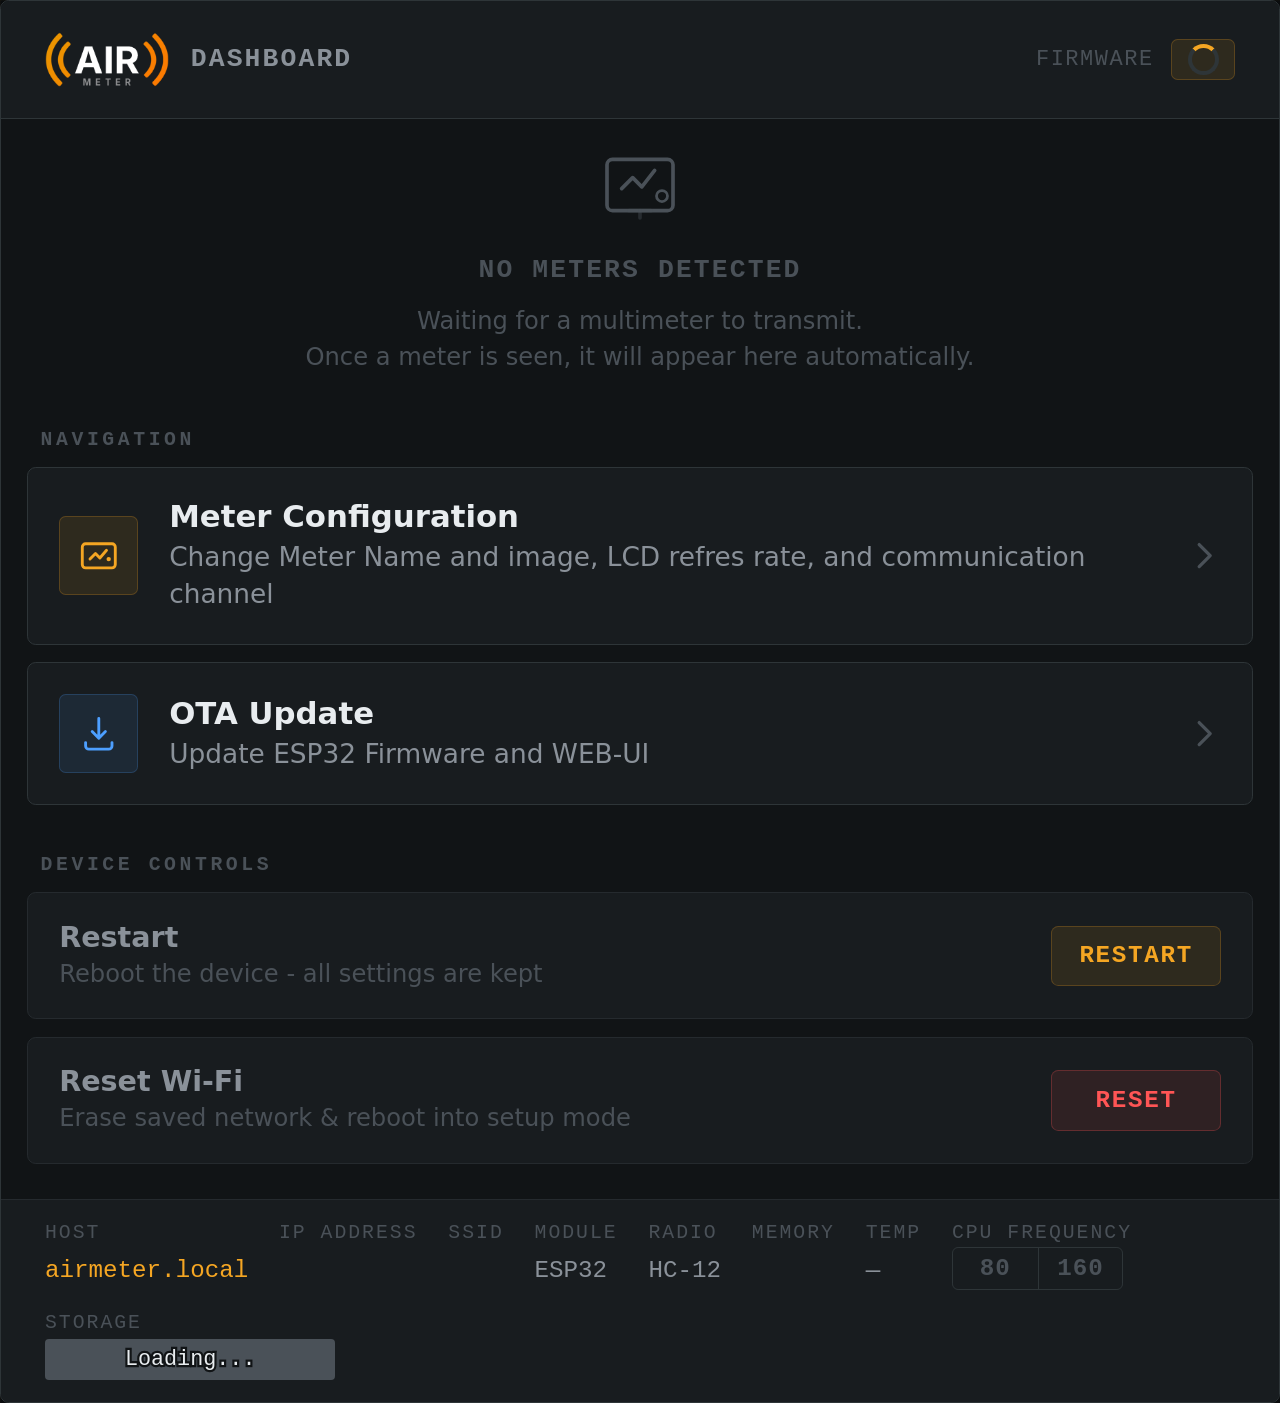
==== commit 6ce880f8: "Scale outline of storage text" ====
--- a/ESP32_C3_SuperMini/data/index.html
+++ b/ESP32_C3_SuperMini/data/index.html
@@ -117,7 +117,7 @@
       color: var(--text);
       pointer-events: none;
       white-space: nowrap;
-      -webkit-text-stroke: 3px var(--panel);
+      -webkit-text-stroke: 0.2em var(--panel);
       paint-order: stroke fill;
     }
 
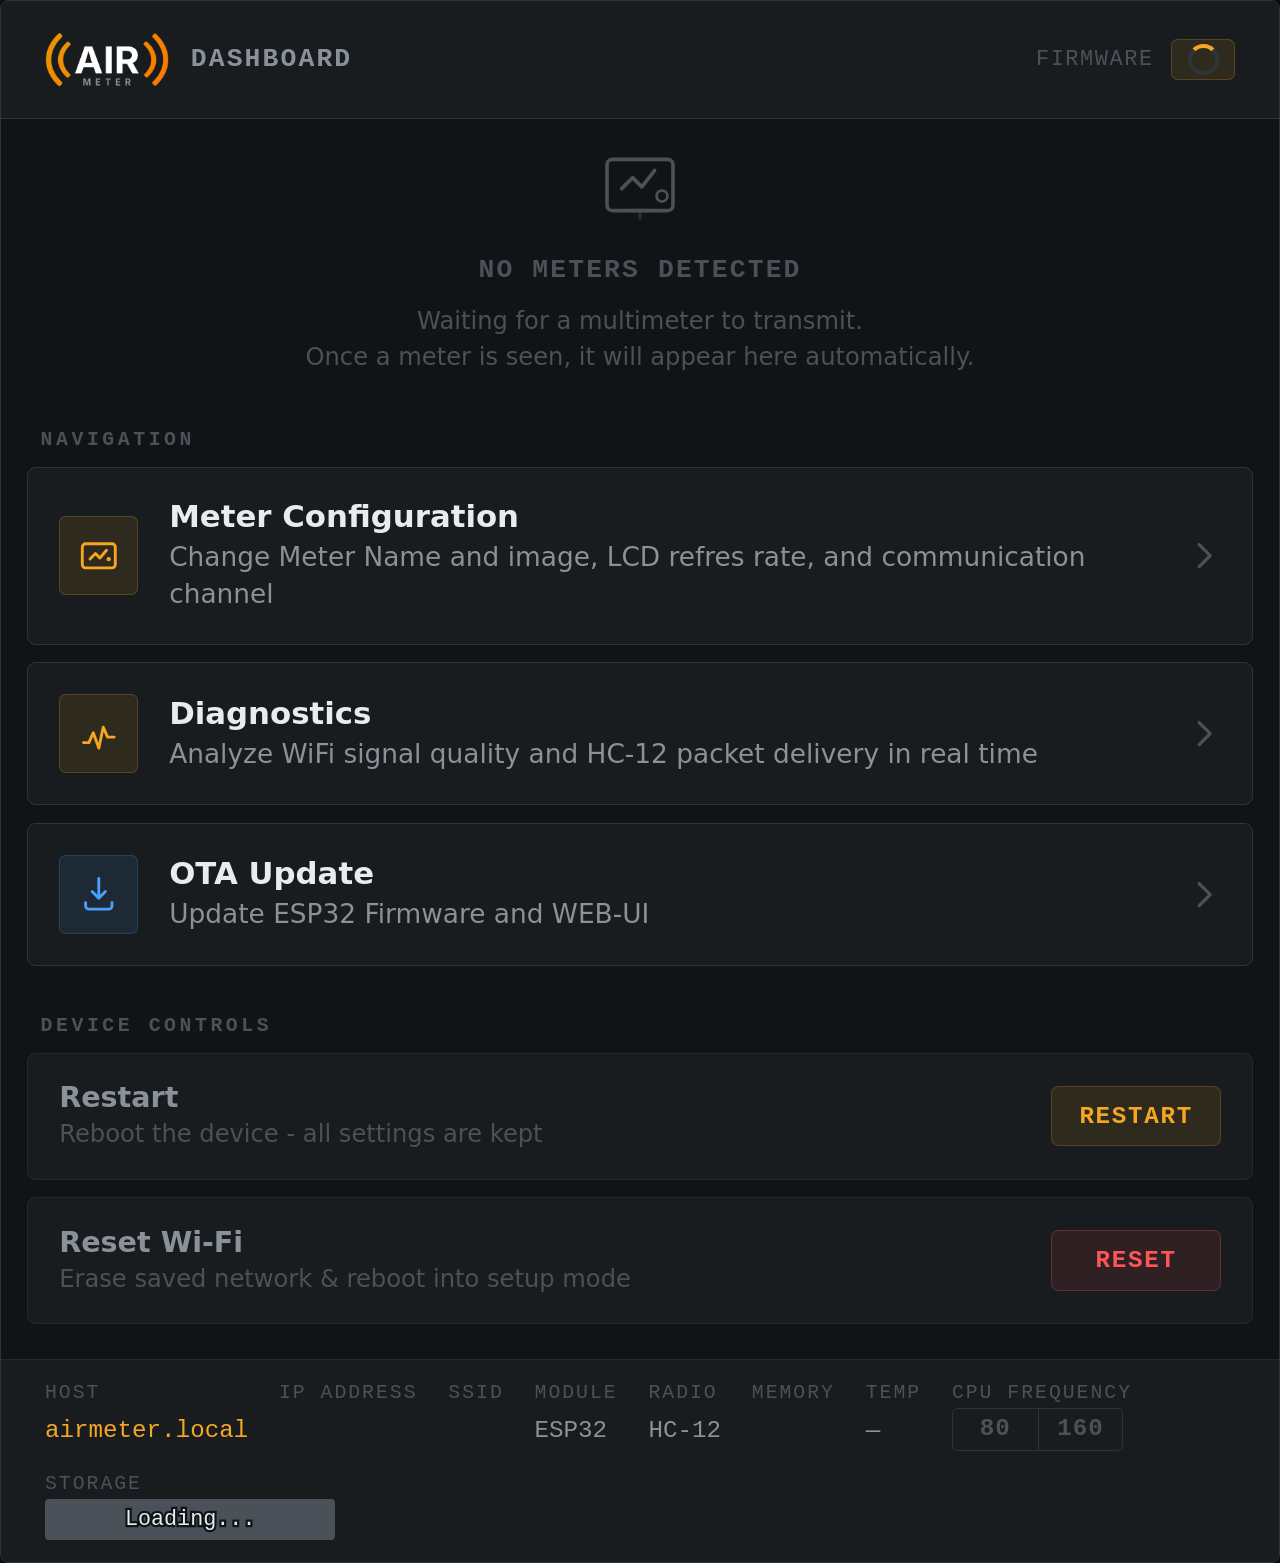
==== commit 2ccf4bab: "Link diagnostics page" ====
--- a/ESP32_C3_SuperMini/data/index.html
+++ b/ESP32_C3_SuperMini/data/index.html
@@ -286,6 +286,23 @@
         <svg class="nav-arrow" viewBox="0 0 16 16" fill="none">
           <path d="M6 3l5 5-5 5" stroke="currentColor" stroke-width="1.5" stroke-linecap="round"
             stroke-linejoin="round" />
+        </svg>
+      </a>
+
+      <a href="/diagnostics" class="nav-card meter">
+        <div class="nav-icon nav-icon-accent">
+          <svg viewBox="0 0 18 18" fill="none">
+            <path d="M2 13h2.5l2-4.5 2.5 7L11 6l2 4.5H16" stroke="currentColor"
+                  stroke-width="1.3" stroke-linecap="round" stroke-linejoin="round"/>
+          </svg>
+        </div>
+        <div class="nav-text">
+          <div class="nav-title">Diagnostics</div>
+          <div class="nav-desc">Analyze WiFi signal quality and HC-12 packet delivery in real time</div>
+        </div>
+        <svg class="nav-arrow" viewBox="0 0 16 16" fill="none">
+          <path d="M6 3l5 5-5 5" stroke="currentColor" stroke-width="1.5"
+                stroke-linecap="round" stroke-linejoin="round"/>
         </svg>
       </a>
 
--- a/ESP32_C3_SuperMini/data/airmeter.css
+++ b/ESP32_C3_SuperMini/data/airmeter.css
@@ -170,7 +170,7 @@
 }
 
 /* ── HOME BUTTON ── */
-.home-btn {
+.icon-btn {
   margin-left: auto;
   width: 2.8em;
   height: 2.8em;
@@ -187,13 +187,13 @@
   flex-shrink: 0;
 }
 
-.home-btn:hover {
+.icon-btn:hover {
   color: var(--text);
   border-color: var(--text-2);
   background: var(--panel);
 }
 
-.home-btn svg {
+.icon-btn svg {
   width: 1.4em;
   height: 1.4em;
 }
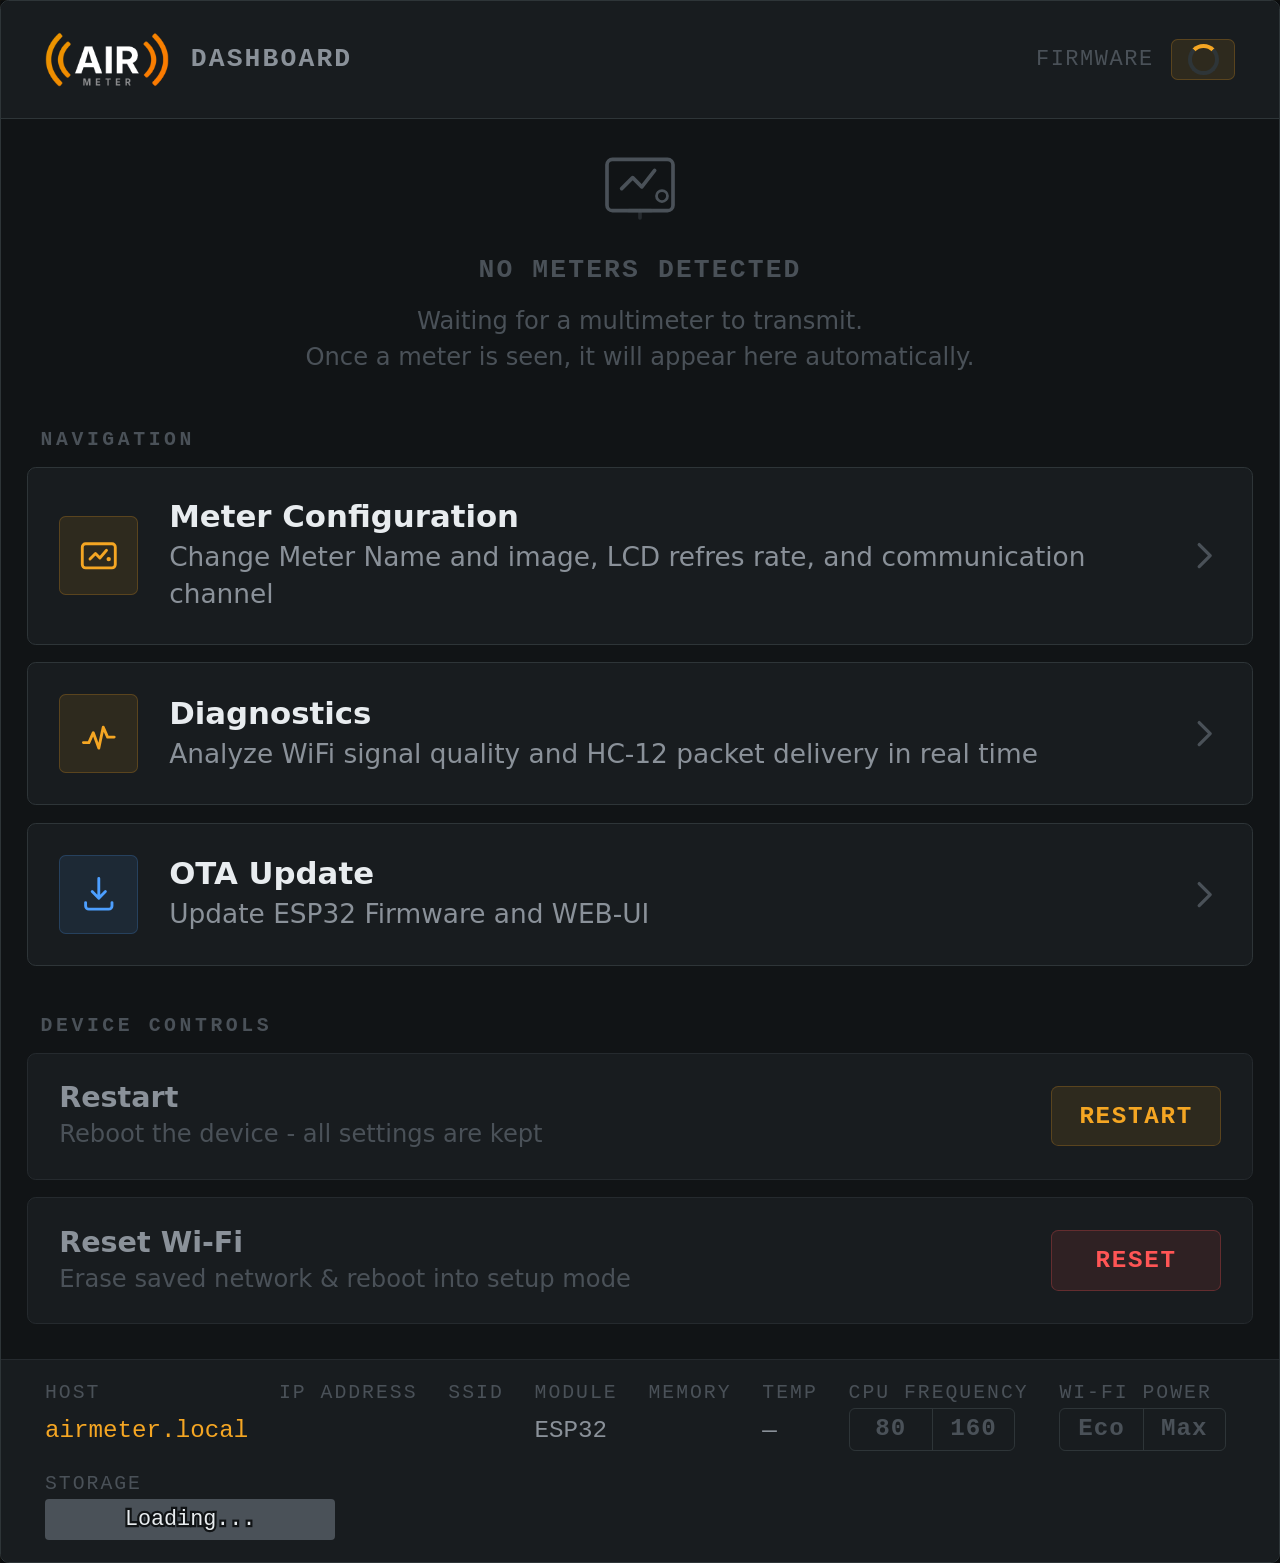
==== commit aca18d34: "Introduce changeable WiFi Power Setting" ====
--- a/ESP32_C3_SuperMini/data/index.html
+++ b/ESP32_C3_SuperMini/data/index.html
@@ -193,7 +193,7 @@
     }
 
     .freq-btn {
-      width: 3.5em;
+      min-width: 3.4em;
       font-family: var(--mono);
       font-size: 1em;
       font-weight: 600;
@@ -370,10 +370,6 @@
           <span class="footer-val"><span id="esp_model">ESP32</span></span>
         </div>
         <div class="footer-item">
-          <span class="footer-key">Radio</span>
-          <span class="footer-val">HC-12</span>
-        </div>
-        <div class="footer-item">
           <span class="footer-key">Memory</span>
           <span class="footer-val"><span id="free_memory"></span></span>
         </div>
@@ -387,6 +383,15 @@
             <span class="freq-toggle" id="freq-toggle">
               <button class="freq-btn" id="freq-80"  onclick="setFreq(80)"  title="Switch to 80 MHz">80</button>
               <button class="freq-btn" id="freq-160" onclick="setFreq(160)" title="Switch to 160 MHz">160</button>
+            </span>
+          </span>
+        </div>
+        <div class="footer-item">
+          <span class="footer-key">Wi-Fi Power</span>
+          <span class="footer-val cpu-val">
+            <span class="freq-toggle" id="ps-toggle">
+              <button class="freq-btn" id="ps-on"  onclick="setWifiPs(true)"  title="Power saving ON — lower power, ~220ms latency">Eco</button>
+              <button class="freq-btn" id="ps-off" onclick="setWifiPs(false)" title="Power saving OFF — higher power, &lt;15ms latency">Max</button>
             </span>
           </span>
         </div>
@@ -510,41 +515,30 @@
     let pendingFreq   = null;
 
     function updateFreqToggle(liveFreq) {
-      // If this matches our pending request, clear pending state.
-      if (pendingFreq !== null && liveFreq === pendingFreq) {
-        pendingFreq = null;
-      }
+      if (pendingFreq !== null && liveFreq === pendingFreq) pendingFreq = null;
       confirmedFreq = liveFreq;
 
       const b80  = $('freq-80');
       const b160 = $('freq-160');
-
-      // Clear all state classes first
       b80.classList.remove('active', 'pending');
       b160.classList.remove('active', 'pending');
 
       if (pendingFreq !== null) {
-        // We sent a request and haven't seen it confirmed yet — show pending
-        // on the button we're waiting for, active on the current confirmed one.
-        const pendingBtn    = pendingFreq === 80  ? b80  : b160;
-        const confirmedBtn  = pendingFreq === 80  ? b160 : b80;
+        const pendingBtn   = pendingFreq === 80 ? b80 : b160;
+        const confirmedBtn = pendingFreq === 80 ? b160 : b80;
         confirmedBtn.classList.add('active');
         pendingBtn.classList.add('pending');
       } else {
-        // Steady state — just highlight the confirmed freq.
-        const activeBtn = liveFreq === 80 ? b80 : b160;
-        activeBtn.classList.add('active');
+        (liveFreq === 80 ? b80 : b160).classList.add('active');
       }
     }
 
     async function setFreq(mhz) {
-      // Ignore clicks while a change is already in flight, or clicking
-      // the already-confirmed value with nothing pending.
       if (pendingFreq !== null) return;
       if (mhz === confirmedFreq) return;
 
       pendingFreq = mhz;
-      updateFreqToggle(confirmedFreq); // immediately show pending state in UI
+      updateFreqToggle(confirmedFreq);
 
       try {
         await fetch('/api/system/freq', {
@@ -552,12 +546,55 @@
           headers: { 'Content-Type': 'application/json' },
           body: JSON.stringify({ freq: mhz })
         });
-        // Don't update confirmedFreq here — wait for the next api/system poll
-        // to confirm the change actually took effect on the device.
       } catch (_) {
-        // Network error or device unreachable — revert pending state.
         pendingFreq = null;
         updateFreqToggle(confirmedFreq);
+      }
+    }
+
+    // ── Wi-Fi power saving toggle state ────────────────────────────────
+    // confirmedWifiPs: true = MAX_MODEM (power saving ON), false = WIFI_PS_NONE.
+    // pendingWifiPs:   the value we requested but haven't seen confirmed yet.
+    // null = not yet known.
+    let confirmedWifiPs = null;
+    let pendingWifiPs   = null;
+
+    function updateWifiPsToggle(livePs) {
+      if (pendingWifiPs !== null && livePs === pendingWifiPs) pendingWifiPs = null;
+      confirmedWifiPs = livePs;
+
+      const bOn  = $('ps-on');   // power saving ON  (MAX_MODEM, low power)
+      const bOff = $('ps-off');  // power saving OFF (WIFI_PS_NONE, turbo)
+      bOn.classList.remove('active', 'pending');
+      bOff.classList.remove('active', 'pending');
+
+      if (pendingWifiPs !== null) {
+        const pendingBtn   = pendingWifiPs ? bOn : bOff;
+        const confirmedBtn = pendingWifiPs ? bOff : bOn;
+        confirmedBtn.classList.add('active');
+        pendingBtn.classList.add('pending');
+      } else {
+        (livePs ? bOn : bOff).classList.add('active');
+      }
+    }
+
+    async function setWifiPs(psOn) {
+      if (pendingWifiPs !== null) return;
+      if (psOn === confirmedWifiPs) return;
+
+      pendingWifiPs = psOn;
+      updateWifiPsToggle(confirmedWifiPs);
+
+      try {
+        await fetch('/api/system/wifi-ps', {
+          method: 'POST',
+          headers: { 'Content-Type': 'application/json' },
+          body: JSON.stringify({ ps: psOn })
+        });
+        // Wait for the next api/system poll to confirm the change.
+      } catch (_) {
+        pendingWifiPs = null;
+        updateWifiPsToggle(confirmedWifiPs);
       }
     }
 
@@ -787,6 +824,11 @@
             updateFreqToggle(esp.freq);
           }
 
+          // Wi-Fi power saving toggle — same pattern as freq toggle.
+          if (esp.wifiPs !== undefined) {
+            updateWifiPsToggle(esp.wifiPs);
+          }
+
           // Storage
           if (data.littlefs_total && data.littlefs_total > 0) {
             const total      = data.littlefs_total;
